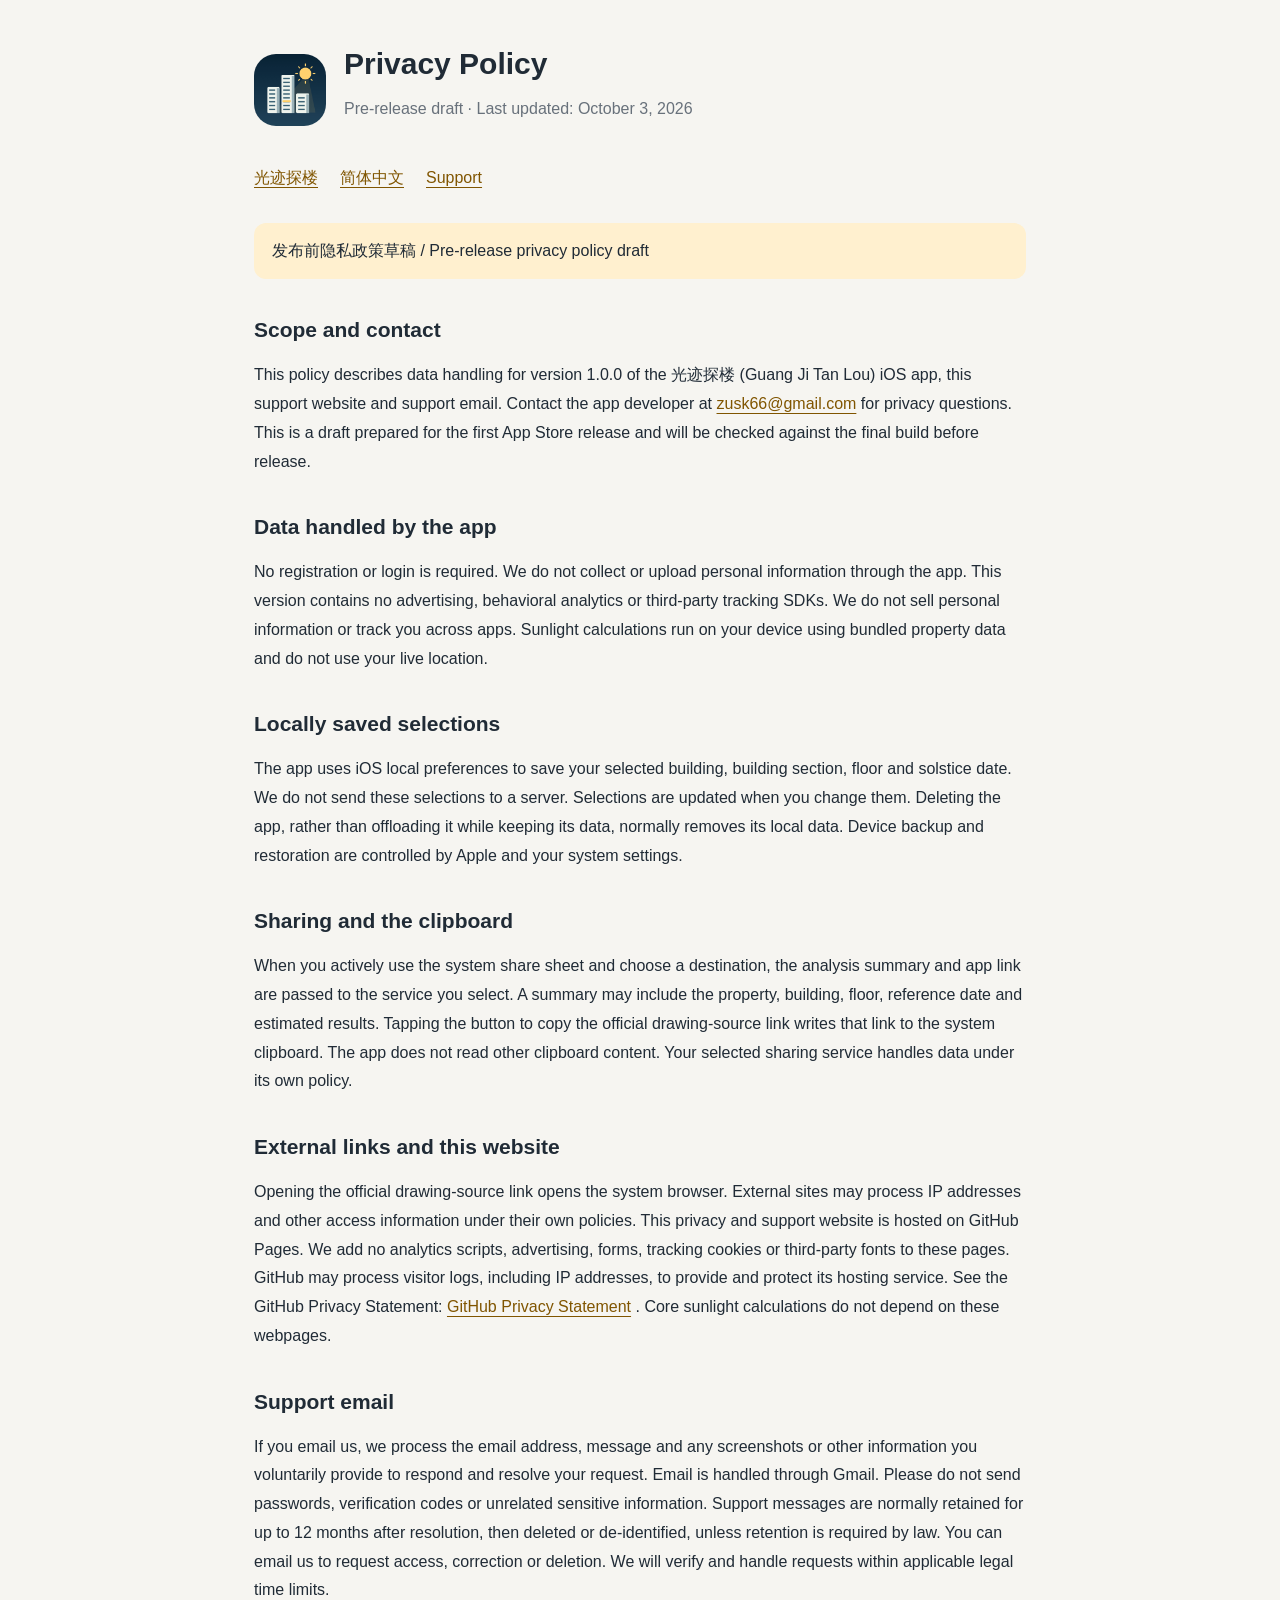
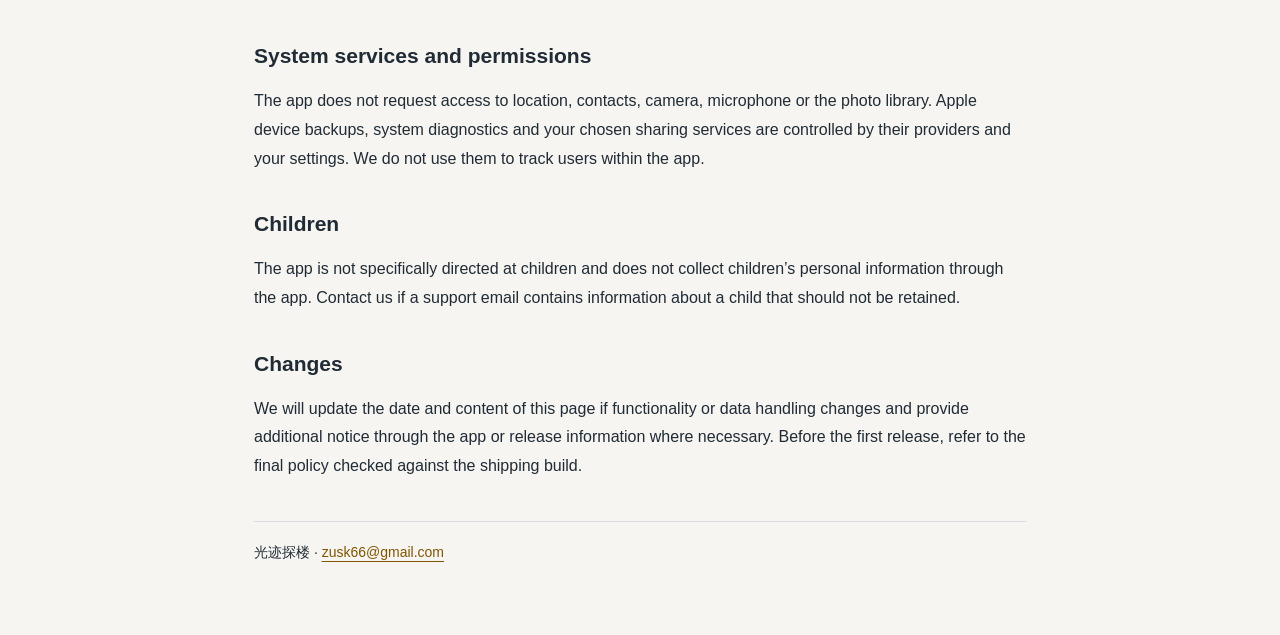
==== privacy-en.html @ f31c8ecd "Add bilingual privacy policy drafts and support pages Prepare public pages for 光迹探楼 1.0.0. Privacy p" ====
<!doctype html>
<html lang="en"><head><meta charset="utf-8"><meta name="viewport" content="width=device-width, initial-scale=1"><meta name="description" content="Privacy Policy · 光迹探楼"><title>Privacy Policy · 光迹探楼</title><link rel="stylesheet" href="style.css"></head><body><main><header><img src="app-icon.png" width="72" height="72" alt=""><div><h1>Privacy Policy</h1><p class="muted">Pre-release draft · Last updated: October 3, 2026</p></div></header><nav aria-label="Page navigation"><a href="index.html">光迹探楼</a><a href="privacy-zh.html">简体中文</a><a href="support-en.html">Support</a></nav><p class="notice">发布前隐私政策草稿 / Pre-release privacy policy draft</p><section><h2>Scope and contact</h2><p>This policy describes data handling for version 1.0.0 of the 光迹探楼 (Guang Ji Tan Lou) iOS app, this support website and support email. Contact the app developer at <a href="mailto:zusk66@gmail.com">zusk66@gmail.com</a> for privacy questions. This is a draft prepared for the first App Store release and will be checked against the final build before release.</p></section><section><h2>Data handled by the app</h2><p>No registration or login is required. We do not collect or upload personal information through the app. This version contains no advertising, behavioral analytics or third-party tracking SDKs. We do not sell personal information or track you across apps. Sunlight calculations run on your device using bundled property data and do not use your live location.</p></section><section><h2>Locally saved selections</h2><p>The app uses iOS local preferences to save your selected building, building section, floor and solstice date. We do not send these selections to a server. Selections are updated when you change them. Deleting the app, rather than offloading it while keeping its data, normally removes its local data. Device backup and restoration are controlled by Apple and your system settings.</p></section><section><h2>Sharing and the clipboard</h2><p>When you actively use the system share sheet and choose a destination, the analysis summary and app link are passed to the service you select. A summary may include the property, building, floor, reference date and estimated results. Tapping the button to copy the official drawing-source link writes that link to the system clipboard. The app does not read other clipboard content. Your selected sharing service handles data under its own policy.</p></section><section><h2>External links and this website</h2><p>Opening the official drawing-source link opens the system browser. External sites may process IP addresses and other access information under their own policies. This privacy and support website is hosted on GitHub Pages. We add no analytics scripts, advertising, forms, tracking cookies or third-party fonts to these pages. GitHub may process visitor logs, including IP addresses, to provide and protect its hosting service. See the GitHub Privacy Statement: <a href="https://docs.github.com/site-policy/privacy-policies/github-privacy-statement">GitHub Privacy Statement</a> . Core sunlight calculations do not depend on these webpages.</p></section><section><h2>Support email</h2><p>If you email us, we process the email address, message and any screenshots or other information you voluntarily provide to respond and resolve your request. Email is handled through Gmail. Please do not send passwords, verification codes or unrelated sensitive information. Support messages are normally retained for up to 12 months after resolution, then deleted or de-identified, unless retention is required by law. You can email us to request access, correction or deletion. We will verify and handle requests within applicable legal time limits.</p></section><section><h2>System services and permissions</h2><p>The app does not request access to location, contacts, camera, microphone or the photo library. Apple device backups, system diagnostics and your chosen sharing services are controlled by their providers and your settings. We do not use them to track users within the app.</p></section><section><h2>Children</h2><p>The app is not specifically directed at children and does not collect children’s personal information through the app. Contact us if a support email contains information about a child that should not be retained.</p></section><section><h2>Changes</h2><p>We will update the date and content of this page if functionality or data handling changes and provide additional notice through the app or release information where necessary. Before the first release, refer to the final policy checked against the shipping build.</p></section><footer>光迹探楼 · <a href="mailto:zusk66@gmail.com">zusk66@gmail.com</a></footer></main></body></html>
---- style.css ----
*{box-sizing:border-box}html{color-scheme:light dark}body{margin:0;background:#f6f5f1;color:#202b36;font:16px/1.8 -apple-system,BlinkMacSystemFont,"Segoe UI",sans-serif}main{max-width:820px;margin:auto;padding:44px 24px 70px}header{display:flex;gap:18px;align-items:center;margin-bottom:28px}header img{border-radius:22px}h1{font-size:30px;line-height:1.3;margin:0}h2{font-size:21px;margin:32px 0 10px}p{margin:12px 0;overflow-wrap:anywhere}nav{display:flex;flex-wrap:wrap;gap:10px 22px;margin:18px 0 30px}a{color:#805500;text-underline-offset:4px}a:focus-visible{outline:3px solid #c08200;outline-offset:5px}.muted{color:#68717b}.notice{background:#fff0cf;padding:14px 18px;border-radius:12px}footer{border-top:1px solid #d8dadd;margin-top:40px;padding-top:18px;font-size:14px}@media(prefers-color-scheme:dark){body{background:#151b22;color:#e5e9ed}a{color:#f6c45c}.muted{color:#aab2ba}.notice{background:#3a2d14}footer{border-color:#35414d}}
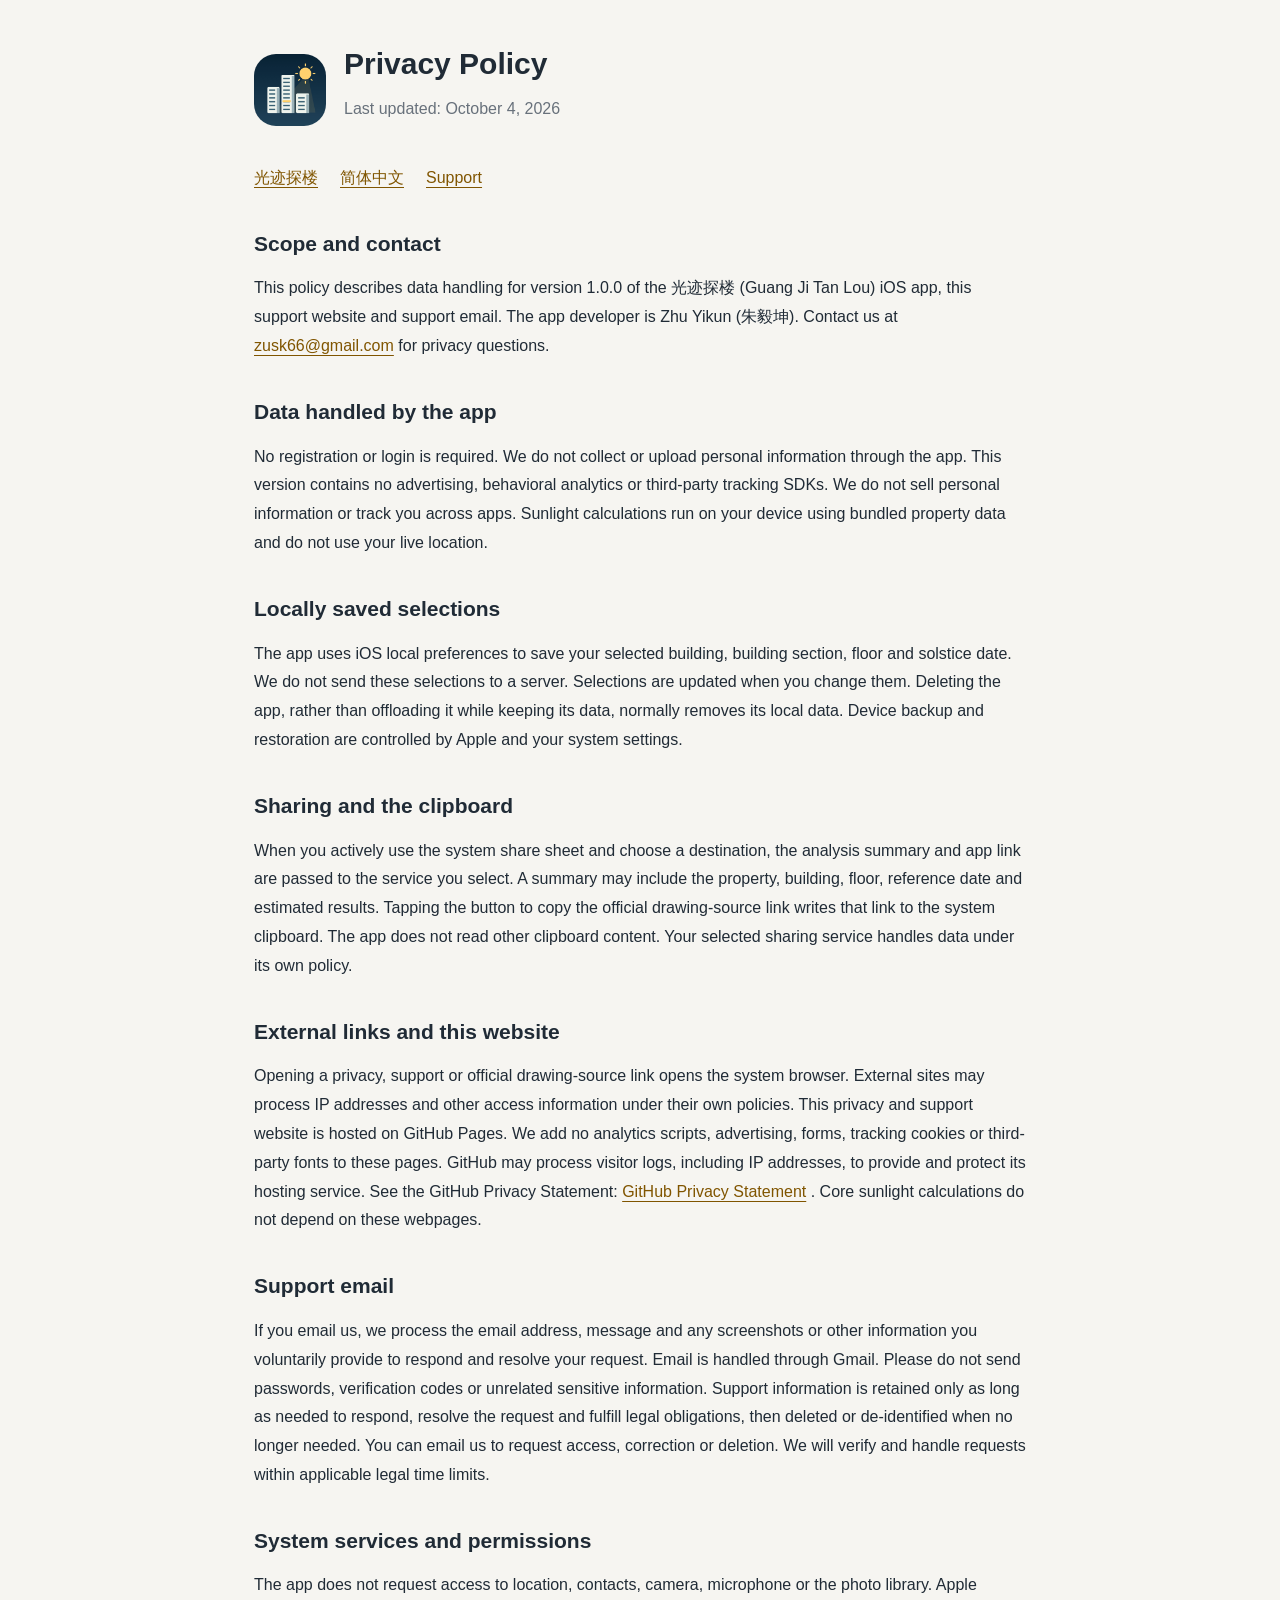
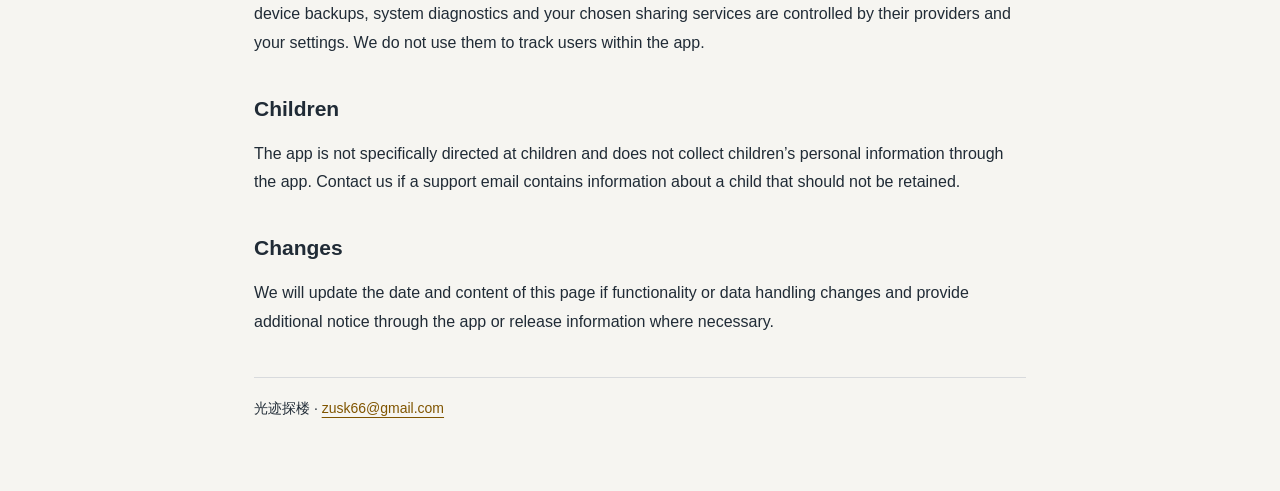
==== commit e32aadd7: "Finalize privacy policies for App Store release" ====
--- a/privacy-en.html
+++ b/privacy-en.html
@@ -1,2 +1,2 @@
 <!doctype html>
-<html lang="en"><head><meta charset="utf-8"><meta name="viewport" content="width=device-width, initial-scale=1"><meta name="description" content="Privacy Policy · 光迹探楼"><title>Privacy Policy · 光迹探楼</title><link rel="stylesheet" href="style.css"></head><body><main><header><img src="app-icon.png" width="72" height="72" alt=""><div><h1>Privacy Policy</h1><p class="muted">Pre-release draft · Last updated: October 3, 2026</p></div></header><nav aria-label="Page navigation"><a href="index.html">光迹探楼</a><a href="privacy-zh.html">简体中文</a><a href="support-en.html">Support</a></nav><p class="notice">发布前隐私政策草稿 / Pre-release privacy policy draft</p><section><h2>Scope and contact</h2><p>This policy describes data handling for version 1.0.0 of the 光迹探楼 (Guang Ji Tan Lou) iOS app, this support website and support email. Contact the app developer at <a href="mailto:zusk66@gmail.com">zusk66@gmail.com</a> for privacy questions. This is a draft prepared for the first App Store release and will be checked against the final build before release.</p></section><section><h2>Data handled by the app</h2><p>No registration or login is required. We do not collect or upload personal information through the app. This version contains no advertising, behavioral analytics or third-party tracking SDKs. We do not sell personal information or track you across apps. Sunlight calculations run on your device using bundled property data and do not use your live location.</p></section><section><h2>Locally saved selections</h2><p>The app uses iOS local preferences to save your selected building, building section, floor and solstice date. We do not send these selections to a server. Selections are updated when you change them. Deleting the app, rather than offloading it while keeping its data, normally removes its local data. Device backup and restoration are controlled by Apple and your system settings.</p></section><section><h2>Sharing and the clipboard</h2><p>When you actively use the system share sheet and choose a destination, the analysis summary and app link are passed to the service you select. A summary may include the property, building, floor, reference date and estimated results. Tapping the button to copy the official drawing-source link writes that link to the system clipboard. The app does not read other clipboard content. Your selected sharing service handles data under its own policy.</p></section><section><h2>External links and this website</h2><p>Opening the official drawing-source link opens the system browser. External sites may process IP addresses and other access information under their own policies. This privacy and support website is hosted on GitHub Pages. We add no analytics scripts, advertising, forms, tracking cookies or third-party fonts to these pages. GitHub may process visitor logs, including IP addresses, to provide and protect its hosting service. See the GitHub Privacy Statement: <a href="https://docs.github.com/site-policy/privacy-policies/github-privacy-statement">GitHub Privacy Statement</a> . Core sunlight calculations do not depend on these webpages.</p></section><section><h2>Support email</h2><p>If you email us, we process the email address, message and any screenshots or other information you voluntarily provide to respond and resolve your request. Email is handled through Gmail. Please do not send passwords, verification codes or unrelated sensitive information. Support messages are normally retained for up to 12 months after resolution, then deleted or de-identified, unless retention is required by law. You can email us to request access, correction or deletion. We will verify and handle requests within applicable legal time limits.</p></section><section><h2>System services and permissions</h2><p>The app does not request access to location, contacts, camera, microphone or the photo library. Apple device backups, system diagnostics and your chosen sharing services are controlled by their providers and your settings. We do not use them to track users within the app.</p></section><section><h2>Children</h2><p>The app is not specifically directed at children and does not collect children’s personal information through the app. Contact us if a support email contains information about a child that should not be retained.</p></section><section><h2>Changes</h2><p>We will update the date and content of this page if functionality or data handling changes and provide additional notice through the app or release information where necessary. Before the first release, refer to the final policy checked against the shipping build.</p></section><footer>光迹探楼 · <a href="mailto:zusk66@gmail.com">zusk66@gmail.com</a></footer></main></body></html>
+<html lang="en"><head><meta charset="utf-8"><meta name="viewport" content="width=device-width, initial-scale=1"><meta name="description" content="Privacy Policy · 光迹探楼"><title>Privacy Policy · 光迹探楼</title><link rel="stylesheet" href="style.css"></head><body><main><header><img src="app-icon.png" width="72" height="72" alt=""><div><h1>Privacy Policy</h1><p class="muted">Last updated: October 4, 2026</p></div></header><nav aria-label="Page navigation"><a href="index.html">光迹探楼</a><a href="privacy-zh.html">简体中文</a><a href="support-en.html">Support</a></nav><section><h2>Scope and contact</h2><p>This policy describes data handling for version 1.0.0 of the 光迹探楼 (Guang Ji Tan Lou) iOS app, this support website and support email. The app developer is Zhu Yikun (朱毅坤). Contact us at <a href="mailto:zusk66@gmail.com">zusk66@gmail.com</a> for privacy questions.</p></section><section><h2>Data handled by the app</h2><p>No registration or login is required. We do not collect or upload personal information through the app. This version contains no advertising, behavioral analytics or third-party tracking SDKs. We do not sell personal information or track you across apps. Sunlight calculations run on your device using bundled property data and do not use your live location.</p></section><section><h2>Locally saved selections</h2><p>The app uses iOS local preferences to save your selected building, building section, floor and solstice date. We do not send these selections to a server. Selections are updated when you change them. Deleting the app, rather than offloading it while keeping its data, normally removes its local data. Device backup and restoration are controlled by Apple and your system settings.</p></section><section><h2>Sharing and the clipboard</h2><p>When you actively use the system share sheet and choose a destination, the analysis summary and app link are passed to the service you select. A summary may include the property, building, floor, reference date and estimated results. Tapping the button to copy the official drawing-source link writes that link to the system clipboard. The app does not read other clipboard content. Your selected sharing service handles data under its own policy.</p></section><section><h2>External links and this website</h2><p>Opening a privacy, support or official drawing-source link opens the system browser. External sites may process IP addresses and other access information under their own policies. This privacy and support website is hosted on GitHub Pages. We add no analytics scripts, advertising, forms, tracking cookies or third-party fonts to these pages. GitHub may process visitor logs, including IP addresses, to provide and protect its hosting service. See the GitHub Privacy Statement: <a href="https://docs.github.com/site-policy/privacy-policies/github-privacy-statement">GitHub Privacy Statement</a> . Core sunlight calculations do not depend on these webpages.</p></section><section><h2>Support email</h2><p>If you email us, we process the email address, message and any screenshots or other information you voluntarily provide to respond and resolve your request. Email is handled through Gmail. Please do not send passwords, verification codes or unrelated sensitive information. Support information is retained only as long as needed to respond, resolve the request and fulfill legal obligations, then deleted or de-identified when no longer needed. You can email us to request access, correction or deletion. We will verify and handle requests within applicable legal time limits.</p></section><section><h2>System services and permissions</h2><p>The app does not request access to location, contacts, camera, microphone or the photo library. Apple device backups, system diagnostics and your chosen sharing services are controlled by their providers and your settings. We do not use them to track users within the app.</p></section><section><h2>Children</h2><p>The app is not specifically directed at children and does not collect children’s personal information through the app. Contact us if a support email contains information about a child that should not be retained.</p></section><section><h2>Changes</h2><p>We will update the date and content of this page if functionality or data handling changes and provide additional notice through the app or release information where necessary.</p></section><footer>光迹探楼 · <a href="mailto:zusk66@gmail.com">zusk66@gmail.com</a></footer></main></body></html>
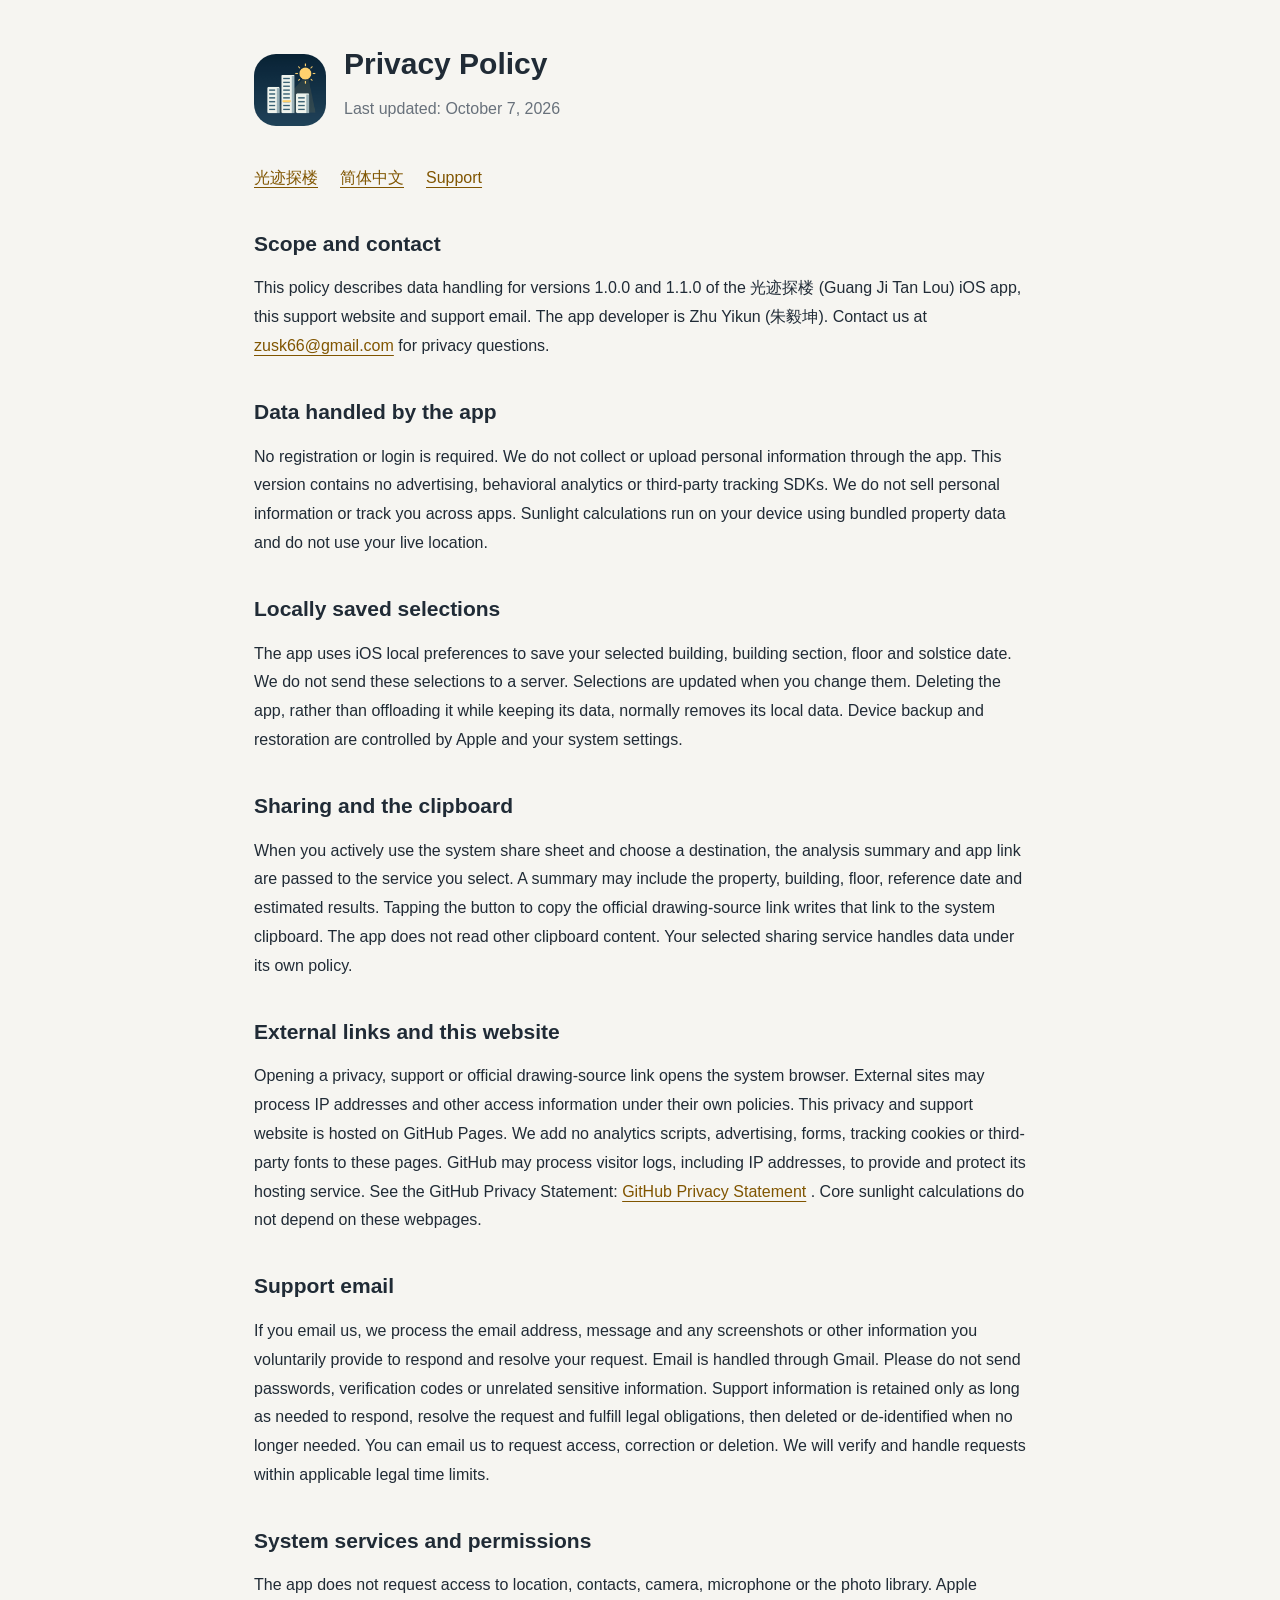
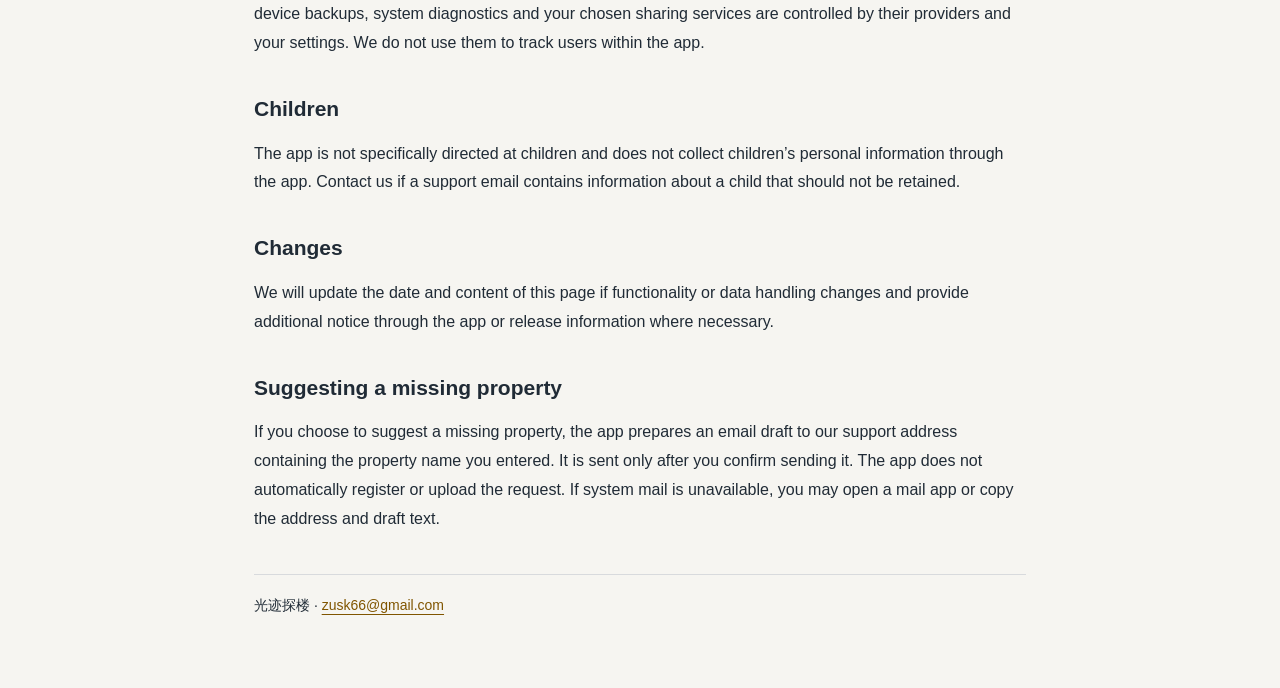
==== commit f461f947: "Update privacy and support for 1.1.0" ====
--- a/privacy-en.html
+++ b/privacy-en.html
@@ -1,2 +1,2 @@
 <!doctype html>
-<html lang="en"><head><meta charset="utf-8"><meta name="viewport" content="width=device-width, initial-scale=1"><meta name="description" content="Privacy Policy · 光迹探楼"><title>Privacy Policy · 光迹探楼</title><link rel="stylesheet" href="style.css"></head><body><main><header><img src="app-icon.png" width="72" height="72" alt=""><div><h1>Privacy Policy</h1><p class="muted">Last updated: October 4, 2026</p></div></header><nav aria-label="Page navigation"><a href="index.html">光迹探楼</a><a href="privacy-zh.html">简体中文</a><a href="support-en.html">Support</a></nav><section><h2>Scope and contact</h2><p>This policy describes data handling for version 1.0.0 of the 光迹探楼 (Guang Ji Tan Lou) iOS app, this support website and support email. The app developer is Zhu Yikun (朱毅坤). Contact us at <a href="mailto:zusk66@gmail.com">zusk66@gmail.com</a> for privacy questions.</p></section><section><h2>Data handled by the app</h2><p>No registration or login is required. We do not collect or upload personal information through the app. This version contains no advertising, behavioral analytics or third-party tracking SDKs. We do not sell personal information or track you across apps. Sunlight calculations run on your device using bundled property data and do not use your live location.</p></section><section><h2>Locally saved selections</h2><p>The app uses iOS local preferences to save your selected building, building section, floor and solstice date. We do not send these selections to a server. Selections are updated when you change them. Deleting the app, rather than offloading it while keeping its data, normally removes its local data. Device backup and restoration are controlled by Apple and your system settings.</p></section><section><h2>Sharing and the clipboard</h2><p>When you actively use the system share sheet and choose a destination, the analysis summary and app link are passed to the service you select. A summary may include the property, building, floor, reference date and estimated results. Tapping the button to copy the official drawing-source link writes that link to the system clipboard. The app does not read other clipboard content. Your selected sharing service handles data under its own policy.</p></section><section><h2>External links and this website</h2><p>Opening a privacy, support or official drawing-source link opens the system browser. External sites may process IP addresses and other access information under their own policies. This privacy and support website is hosted on GitHub Pages. We add no analytics scripts, advertising, forms, tracking cookies or third-party fonts to these pages. GitHub may process visitor logs, including IP addresses, to provide and protect its hosting service. See the GitHub Privacy Statement: <a href="https://docs.github.com/site-policy/privacy-policies/github-privacy-statement">GitHub Privacy Statement</a> . Core sunlight calculations do not depend on these webpages.</p></section><section><h2>Support email</h2><p>If you email us, we process the email address, message and any screenshots or other information you voluntarily provide to respond and resolve your request. Email is handled through Gmail. Please do not send passwords, verification codes or unrelated sensitive information. Support information is retained only as long as needed to respond, resolve the request and fulfill legal obligations, then deleted or de-identified when no longer needed. You can email us to request access, correction or deletion. We will verify and handle requests within applicable legal time limits.</p></section><section><h2>System services and permissions</h2><p>The app does not request access to location, contacts, camera, microphone or the photo library. Apple device backups, system diagnostics and your chosen sharing services are controlled by their providers and your settings. We do not use them to track users within the app.</p></section><section><h2>Children</h2><p>The app is not specifically directed at children and does not collect children’s personal information through the app. Contact us if a support email contains information about a child that should not be retained.</p></section><section><h2>Changes</h2><p>We will update the date and content of this page if functionality or data handling changes and provide additional notice through the app or release information where necessary.</p></section><footer>光迹探楼 · <a href="mailto:zusk66@gmail.com">zusk66@gmail.com</a></footer></main></body></html>
+<html lang="en"><head><meta charset="utf-8"><meta name="viewport" content="width=device-width, initial-scale=1"><meta name="description" content="Privacy Policy · 光迹探楼"><title>Privacy Policy · 光迹探楼</title><link rel="stylesheet" href="style.css"></head><body><main><header><img src="app-icon.png" width="72" height="72" alt=""><div><h1>Privacy Policy</h1><p class="muted">Last updated: October 7, 2026</p></div></header><nav aria-label="Page navigation"><a href="index.html">光迹探楼</a><a href="privacy-zh.html">简体中文</a><a href="support-en.html">Support</a></nav><section><h2>Scope and contact</h2><p>This policy describes data handling for versions 1.0.0 and 1.1.0 of the 光迹探楼 (Guang Ji Tan Lou) iOS app, this support website and support email. The app developer is Zhu Yikun (朱毅坤). Contact us at <a href="mailto:zusk66@gmail.com">zusk66@gmail.com</a> for privacy questions.</p></section><section><h2>Data handled by the app</h2><p>No registration or login is required. We do not collect or upload personal information through the app. This version contains no advertising, behavioral analytics or third-party tracking SDKs. We do not sell personal information or track you across apps. Sunlight calculations run on your device using bundled property data and do not use your live location.</p></section><section><h2>Locally saved selections</h2><p>The app uses iOS local preferences to save your selected building, building section, floor and solstice date. We do not send these selections to a server. Selections are updated when you change them. Deleting the app, rather than offloading it while keeping its data, normally removes its local data. Device backup and restoration are controlled by Apple and your system settings.</p></section><section><h2>Sharing and the clipboard</h2><p>When you actively use the system share sheet and choose a destination, the analysis summary and app link are passed to the service you select. A summary may include the property, building, floor, reference date and estimated results. Tapping the button to copy the official drawing-source link writes that link to the system clipboard. The app does not read other clipboard content. Your selected sharing service handles data under its own policy.</p></section><section><h2>External links and this website</h2><p>Opening a privacy, support or official drawing-source link opens the system browser. External sites may process IP addresses and other access information under their own policies. This privacy and support website is hosted on GitHub Pages. We add no analytics scripts, advertising, forms, tracking cookies or third-party fonts to these pages. GitHub may process visitor logs, including IP addresses, to provide and protect its hosting service. See the GitHub Privacy Statement: <a href="https://docs.github.com/site-policy/privacy-policies/github-privacy-statement">GitHub Privacy Statement</a> . Core sunlight calculations do not depend on these webpages.</p></section><section><h2>Support email</h2><p>If you email us, we process the email address, message and any screenshots or other information you voluntarily provide to respond and resolve your request. Email is handled through Gmail. Please do not send passwords, verification codes or unrelated sensitive information. Support information is retained only as long as needed to respond, resolve the request and fulfill legal obligations, then deleted or de-identified when no longer needed. You can email us to request access, correction or deletion. We will verify and handle requests within applicable legal time limits.</p></section><section><h2>System services and permissions</h2><p>The app does not request access to location, contacts, camera, microphone or the photo library. Apple device backups, system diagnostics and your chosen sharing services are controlled by their providers and your settings. We do not use them to track users within the app.</p></section><section><h2>Children</h2><p>The app is not specifically directed at children and does not collect children’s personal information through the app. Contact us if a support email contains information about a child that should not be retained.</p></section><section><h2>Changes</h2><p>We will update the date and content of this page if functionality or data handling changes and provide additional notice through the app or release information where necessary.</p></section><section><h2>Suggesting a missing property</h2><p>If you choose to suggest a missing property, the app prepares an email draft to our support address containing the property name you entered. It is sent only after you confirm sending it. The app does not automatically register or upload the request. If system mail is unavailable, you may open a mail app or copy the address and draft text.</p></section><footer>光迹探楼 · <a href="mailto:zusk66@gmail.com">zusk66@gmail.com</a></footer></main></body></html>
